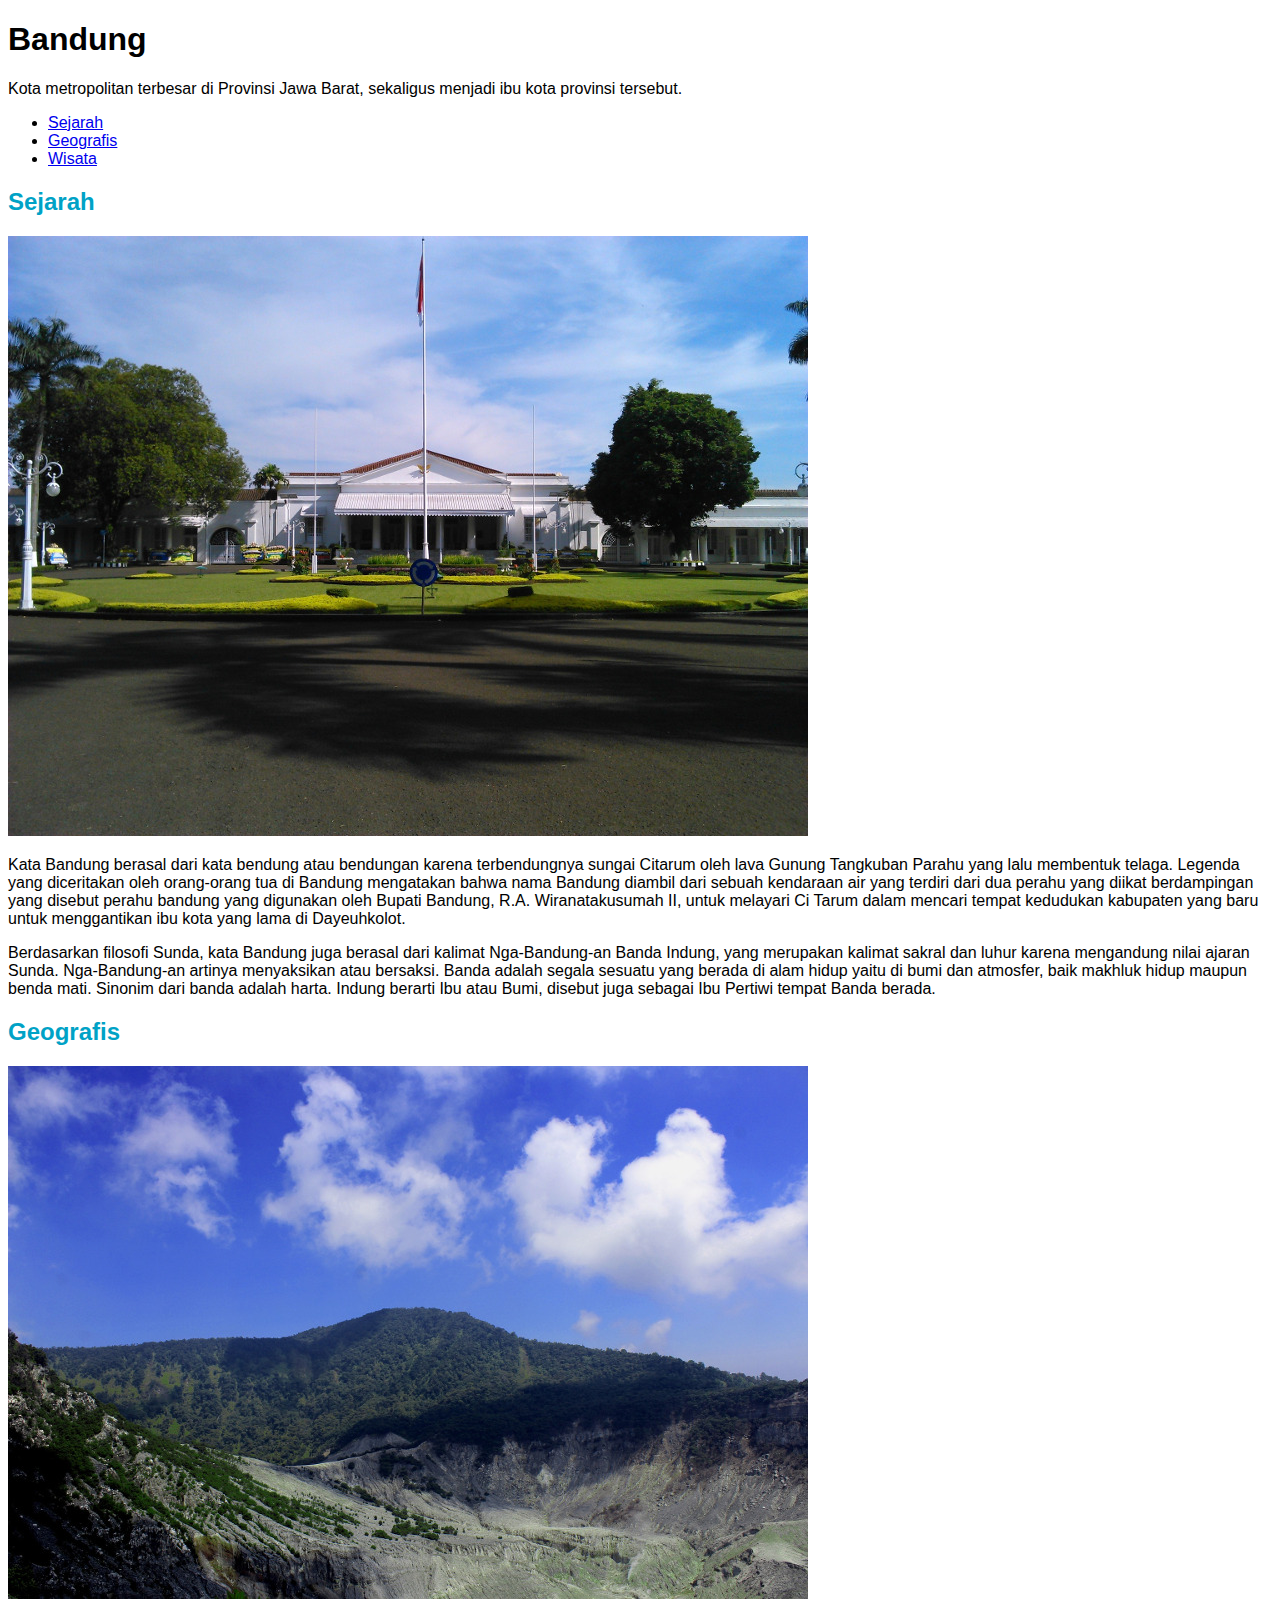
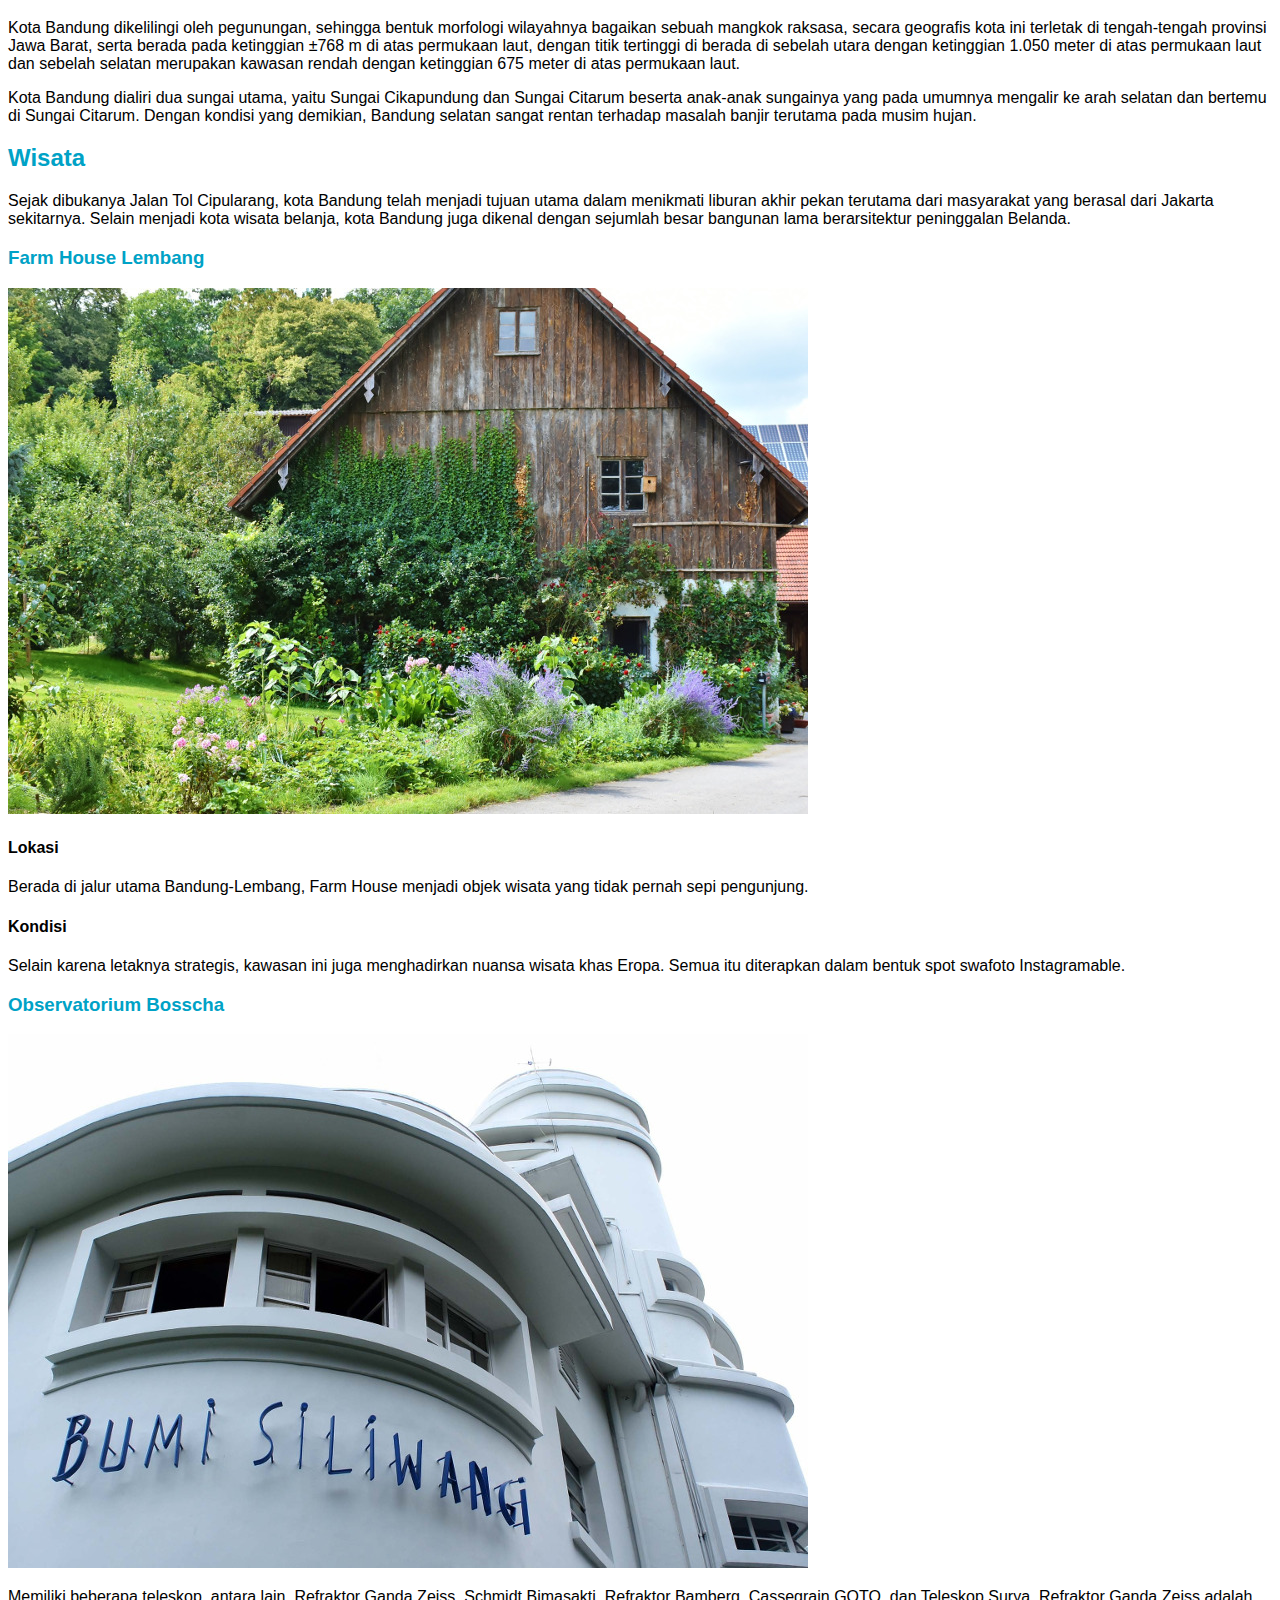
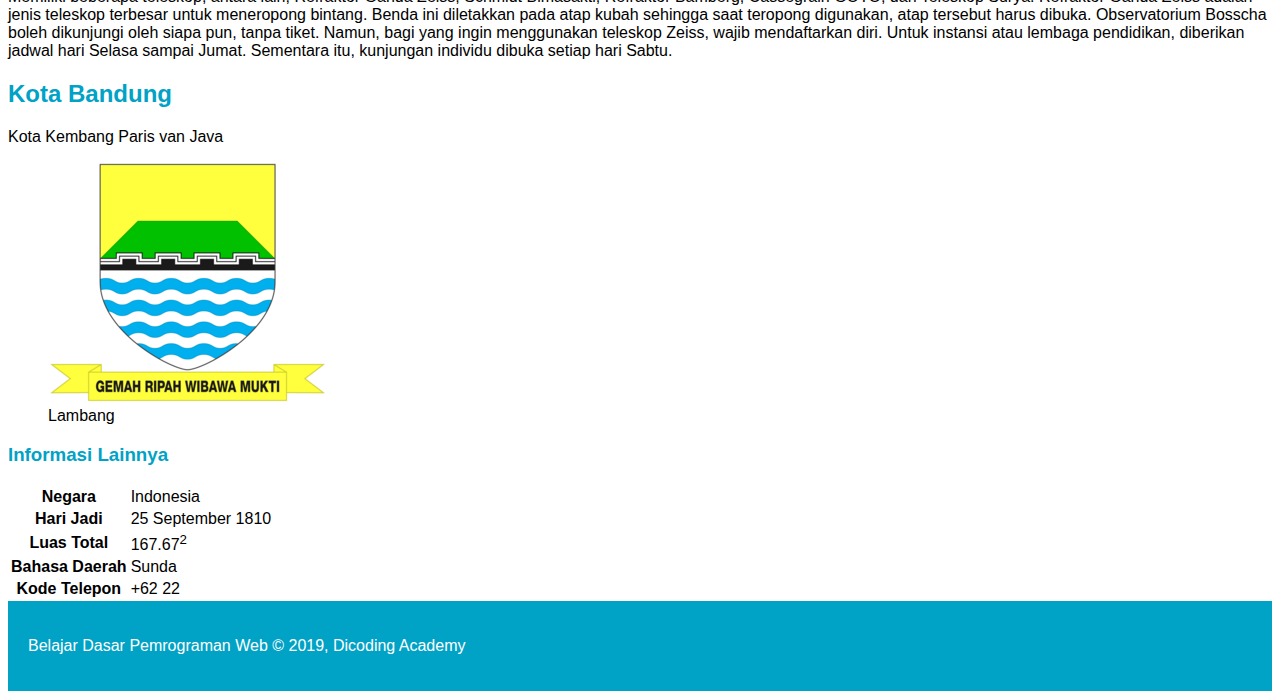
==== HTML/index.html @ a174a7b1 "adding file and asset for making bandung website" ====
<!DOCTYPE html>
<html lang="en">
<head>
    <meta charset="UTF-8">
    <meta http-equiv="X-UA-Compatible" content="IE=edge">
    <meta name="viewport" content="width=device-width, initial-scale=1.0">
    <title>Kota Bandung</title>
    <link rel="stylesheet" href="assets/style/style.css">
</head>
<body>
    <header>
        <h1>Bandung</h1>
                <p>Kota metropolitan terbesar di Provinsi Jawa Barat, sekaligus menjadi ibu kota provinsi tersebut.</p>

        <nav>
            <ul>
                    <li><a href="#sejarah">Sejarah</a></li>
                    <li><a href="#geografis"> Geografis</a></li>
                    <li><a href="#wisata">Wisata</a></li>
              </ul>
            </nav>
    </header>
    
          
   <main>
      <div id="content">
                <article id="sejarah">
                    <h2>Sejarah</h2> 
                    <img src="./assets/image/history.jpg" alt="history">
                    <p lang= "id"translate="yes">Kata Bandung berasal dari kata bendung atau bendungan karena terbendungnya sungai Citarum oleh lava Gunung Tangkuban Parahu yang lalu membentuk telaga. Legenda yang diceritakan oleh orang-orang tua di Bandung mengatakan bahwa nama Bandung diambil dari sebuah kendaraan air yang terdiri dari dua perahu yang diikat berdampingan yang disebut perahu bandung yang digunakan oleh Bupati Bandung, R.A. Wiranatakusumah II, untuk melayari Ci Tarum dalam mencari tempat kedudukan kabupaten yang baru untuk menggantikan ibu kota yang lama di Dayeuhkolot.</p> 

                    <p> Berdasarkan filosofi Sunda, kata Bandung juga berasal dari kalimat Nga-Bandung-an Banda Indung, yang merupakan kalimat sakral dan luhur karena mengandung nilai ajaran Sunda. Nga-Bandung-an artinya menyaksikan atau bersaksi. Banda adalah segala sesuatu yang berada di alam hidup yaitu di bumi dan atmosfer, baik makhluk hidup maupun benda mati. Sinonim dari banda adalah harta. Indung berarti Ibu atau Bumi, disebut juga sebagai Ibu Pertiwi tempat Banda berada.</p>
            </article>

            <article id="geografis">
                <h2>Geografis</h2>
                <img src="./assets/image/geografis.jpg" alt="history">
                    <p>Kota Bandung dikelilingi oleh pegunungan, sehingga bentuk morfologi wilayahnya bagaikan sebuah mangkok raksasa, secara geografis kota ini terletak di tengah-tengah provinsi Jawa Barat, serta berada pada ketinggian ±768 m di atas permukaan laut, dengan titik tertinggi di berada di sebelah utara dengan ketinggian 1.050 meter di atas permukaan laut dan sebelah selatan merupakan kawasan rendah dengan ketinggian 675 meter di atas permukaan laut.</p> 
                
                
                    <p> Kota Bandung dialiri dua sungai utama, yaitu Sungai Cikapundung dan Sungai Citarum beserta anak-anak sungainya yang pada umumnya mengalir ke arah selatan dan bertemu di Sungai Citarum. Dengan kondisi yang demikian, Bandung selatan sangat rentan terhadap masalah banjir terutama pada musim hujan.
                    </p>
            </article>
                
            <article id="wisata">
                <h2>Wisata</h2>
                    <p>Sejak dibukanya Jalan Tol Cipularang, kota Bandung telah menjadi tujuan utama dalam menikmati liburan akhir pekan terutama dari masyarakat yang berasal dari Jakarta sekitarnya. Selain menjadi kota wisata belanja, kota Bandung juga dikenal dengan sejumlah besar bangunan lama berarsitektur peninggalan Belanda.</p> 
            <section>
                <h3>Farm House Lembang</h3>
                <img src="./assets/image/farm-house.jpg" alt="history">
                    <h4>Lokasi</h4>
                    <p>Berada di jalur utama Bandung-Lembang, Farm House menjadi objek wisata yang tidak pernah sepi pengunjung. 
                    
                    <h4>Kondisi</h4>
                        <p>Selain karena letaknya strategis, kawasan ini juga menghadirkan nuansa wisata khas Eropa. Semua itu diterapkan dalam bentuk spot swafoto Instagramable.</p>
            </section>
            
            <section>
                <h3>Observatorium Bosscha</h3> 
                <img src="./assets/image/bosscha.jpg" alt="history">
                    <p>Memiliki beberapa teleskop, antara lain, Refraktor Ganda Zeiss, Schmidt Bimasakti, Refraktor Bamberg, Cassegrain GOTO, dan Teleskop Surya. Refraktor Ganda Zeiss adalah jenis teleskop terbesar untuk meneropong bintang. Benda ini diletakkan pada atap kubah sehingga saat teropong digunakan, atap tersebut harus dibuka. Observatorium Bosscha boleh dikunjungi oleh siapa pun, tanpa tiket. Namun, bagi yang ingin menggunakan teleskop Zeiss, wajib mendaftarkan diri. Untuk instansi atau lembaga pendidikan, diberikan jadwal hari Selasa sampai Jumat. Sementara itu, kunjungan individu dibuka setiap hari Sabtu.</p> 
            </article>
    </section>
  </div>

    <aside>
        <article>
            <header>
                <h2>Kota Bandung</h2>
                <p>Kota Kembang Paris van Java</p>
                <figure>
                    <img src="./assets/image/Bandung_badge.png" alt="lambang">
                    <figcaption>Lambang</figcaption>
                </figure>
            </header>
            <section>
                <h3>Informasi Lainnya</h3>
                <table>
                    <tr>
                        <th>Negara</th>
                        <td>Indonesia</td>
                    </tr>
                    <tr>
                        <th>Hari Jadi</th>
                        <td>25 September 1810</td>
                    </tr>
                    <tr>
                        <th>Luas Total</th>
                        <td>167.67<sup>2</sup></td>
                    </tr>
                    <tr>
                        <th>Bahasa Daerah</th>
                        <td>Sunda</td>
                    </tr>
                    <tr>
                        <th>Kode Telepon</th>
                        <td>+62 22</td>
                    </tr>
                </table>
            </section>
        </article>
    </aside>
  </main>
   

        <footer>
           <p>Belajar Dasar Pemrograman Web &#169; 2019, Dicoding Academy</p>
        </footer>
</body>
</html>
---- HTML/assets/style/style.css ----
body{
    font-family: sans-serif;
}

h2, h3{
    color: #00a2c6;
}

footer{
    padding: 20px;
    color: white;
    background-color: #00a2c6;
}
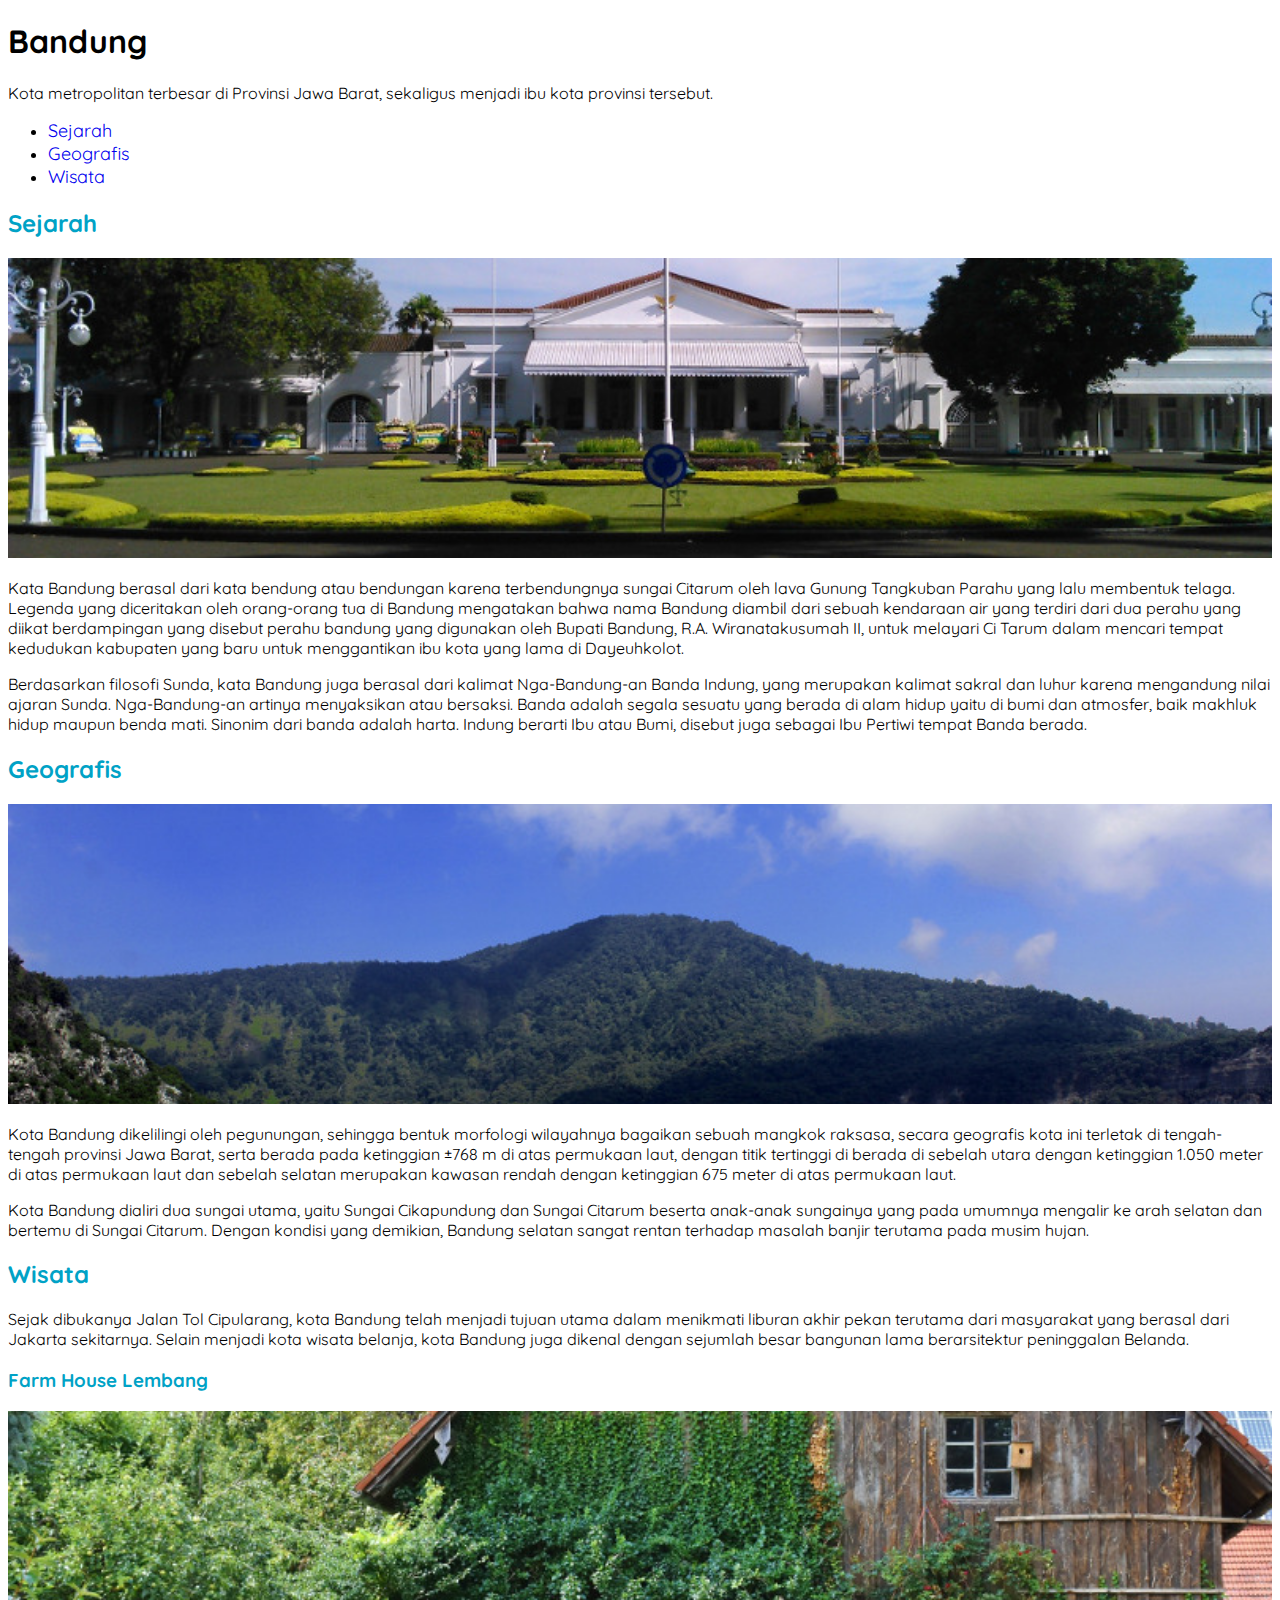
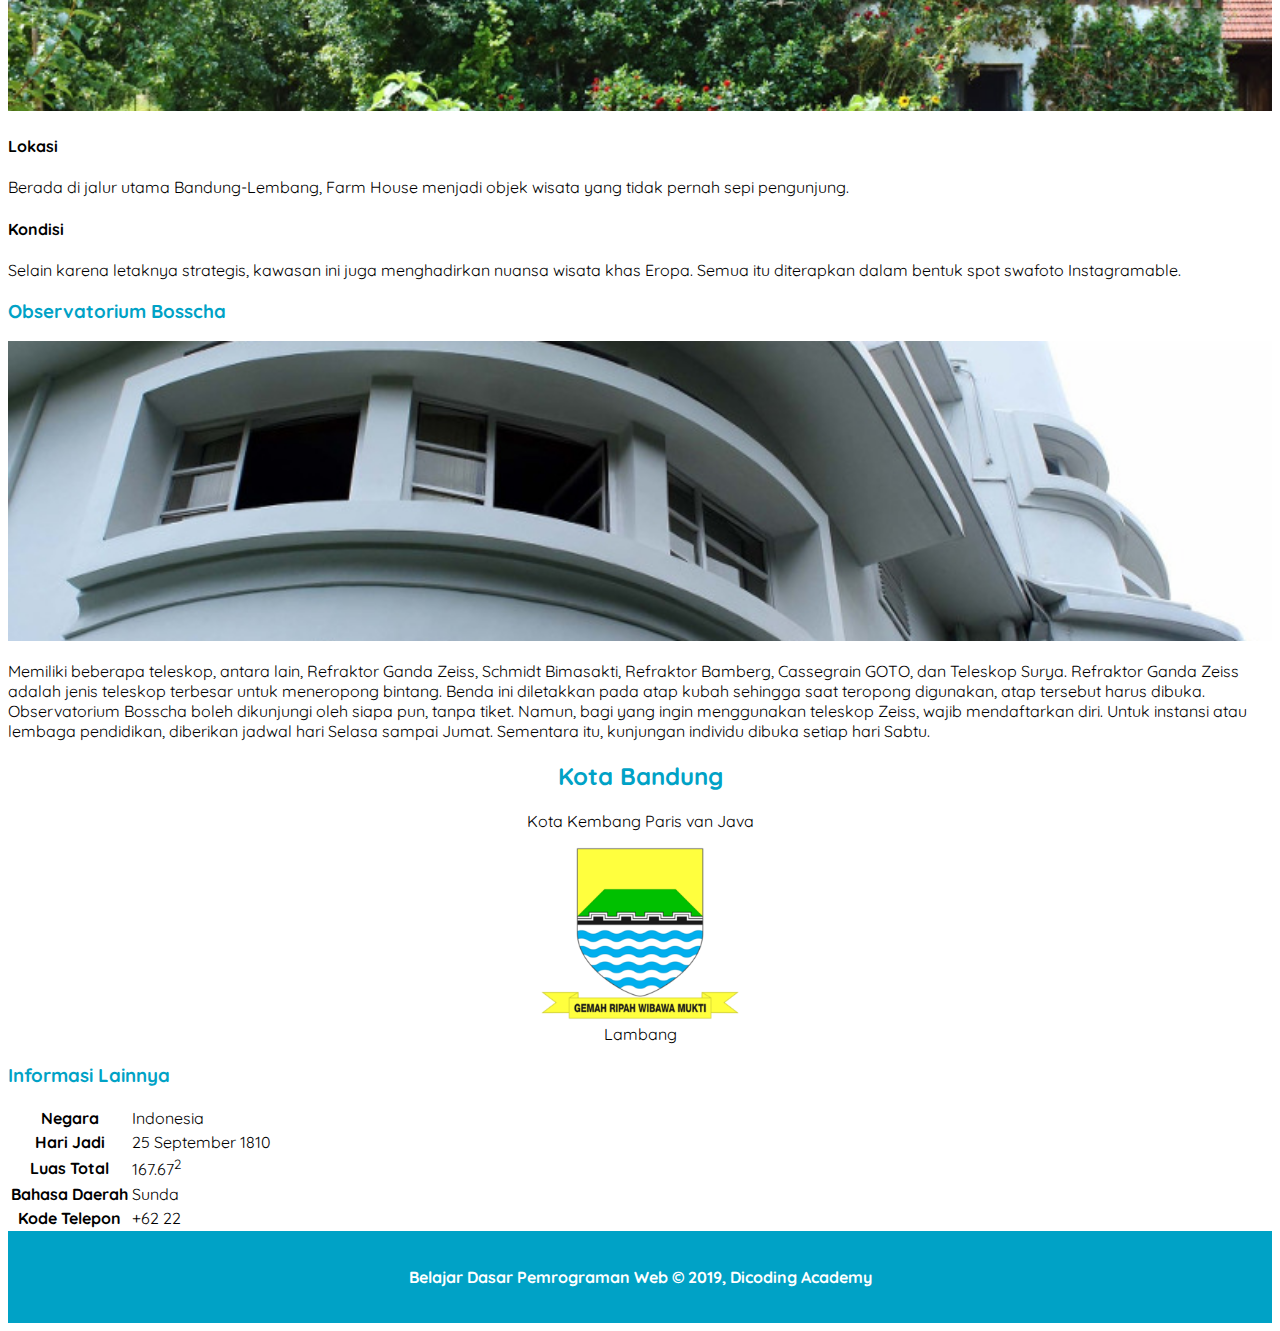
==== commit 33185d96: "set image size" ====
--- a/HTML/index.html
+++ b/HTML/index.html
@@ -26,7 +26,7 @@
       <div id="content">
                 <article id="sejarah">
                     <h2>Sejarah</h2> 
-                    <img src="./assets/image/history.jpg" alt="history">
+                    <img src="./assets/image/history.jpg" alt="history" class="featured-image">
                     <p lang= "id"translate="yes">Kata Bandung berasal dari kata bendung atau bendungan karena terbendungnya sungai Citarum oleh lava Gunung Tangkuban Parahu yang lalu membentuk telaga. Legenda yang diceritakan oleh orang-orang tua di Bandung mengatakan bahwa nama Bandung diambil dari sebuah kendaraan air yang terdiri dari dua perahu yang diikat berdampingan yang disebut perahu bandung yang digunakan oleh Bupati Bandung, R.A. Wiranatakusumah II, untuk melayari Ci Tarum dalam mencari tempat kedudukan kabupaten yang baru untuk menggantikan ibu kota yang lama di Dayeuhkolot.</p> 
 
                     <p> Berdasarkan filosofi Sunda, kata Bandung juga berasal dari kalimat Nga-Bandung-an Banda Indung, yang merupakan kalimat sakral dan luhur karena mengandung nilai ajaran Sunda. Nga-Bandung-an artinya menyaksikan atau bersaksi. Banda adalah segala sesuatu yang berada di alam hidup yaitu di bumi dan atmosfer, baik makhluk hidup maupun benda mati. Sinonim dari banda adalah harta. Indung berarti Ibu atau Bumi, disebut juga sebagai Ibu Pertiwi tempat Banda berada.</p>
@@ -34,7 +34,7 @@
 
             <article id="geografis">
                 <h2>Geografis</h2>
-                <img src="./assets/image/geografis.jpg" alt="history">
+                <img src="./assets/image/geografis.jpg" alt="geografis" class="featured-image">
                     <p>Kota Bandung dikelilingi oleh pegunungan, sehingga bentuk morfologi wilayahnya bagaikan sebuah mangkok raksasa, secara geografis kota ini terletak di tengah-tengah provinsi Jawa Barat, serta berada pada ketinggian ±768 m di atas permukaan laut, dengan titik tertinggi di berada di sebelah utara dengan ketinggian 1.050 meter di atas permukaan laut dan sebelah selatan merupakan kawasan rendah dengan ketinggian 675 meter di atas permukaan laut.</p> 
                 
                 
@@ -47,7 +47,7 @@
                     <p>Sejak dibukanya Jalan Tol Cipularang, kota Bandung telah menjadi tujuan utama dalam menikmati liburan akhir pekan terutama dari masyarakat yang berasal dari Jakarta sekitarnya. Selain menjadi kota wisata belanja, kota Bandung juga dikenal dengan sejumlah besar bangunan lama berarsitektur peninggalan Belanda.</p> 
             <section>
                 <h3>Farm House Lembang</h3>
-                <img src="./assets/image/farm-house.jpg" alt="history">
+                <img src="./assets/image/farm-house.jpg" alt="farm-house" class="featured-image">
                     <h4>Lokasi</h4>
                     <p>Berada di jalur utama Bandung-Lembang, Farm House menjadi objek wisata yang tidak pernah sepi pengunjung. 
                     
@@ -57,14 +57,14 @@
             
             <section>
                 <h3>Observatorium Bosscha</h3> 
-                <img src="./assets/image/bosscha.jpg" alt="history">
+                <img src="./assets/image/bosscha.jpg" alt="bosscha" class="featured-image">
                     <p>Memiliki beberapa teleskop, antara lain, Refraktor Ganda Zeiss, Schmidt Bimasakti, Refraktor Bamberg, Cassegrain GOTO, dan Teleskop Surya. Refraktor Ganda Zeiss adalah jenis teleskop terbesar untuk meneropong bintang. Benda ini diletakkan pada atap kubah sehingga saat teropong digunakan, atap tersebut harus dibuka. Observatorium Bosscha boleh dikunjungi oleh siapa pun, tanpa tiket. Namun, bagi yang ingin menggunakan teleskop Zeiss, wajib mendaftarkan diri. Untuk instansi atau lembaga pendidikan, diberikan jadwal hari Selasa sampai Jumat. Sementara itu, kunjungan individu dibuka setiap hari Sabtu.</p> 
             </article>
     </section>
   </div>
 
     <aside>
-        <article>
+        <article class="profile">
             <header>
                 <h2>Kota Bandung</h2>
                 <p>Kota Kembang Paris van Java</p>
--- a/HTML/assets/style/style.css
+++ b/HTML/assets/style/style.css
@@ -1,13 +1,43 @@
+@import url('https://fonts.googleapis.com/css2?family=Quicksand:wght@400;700&display=swap');
+
 body{
-    font-family: sans-serif;
+    font-family: 'Quicksand',sans-serif;
 }
+
 
 h2, h3{
     color: #00a2c6;
+}
+
+nav a{
+    font-size: 18px;
+    font-weight: 400;
+    text-decoration: none;
+}
+
+nav a:hover{
+    font-weight: bold;
+}
+
+.profile header{
+    text-align: center;
+}
+
+.featured-image{
+    width: 100%;
+    max-height: 300px;
+    object-fit: cover;
+    object-position: center;
+}
+
+.profile img{
+    width: 200px;
 }
 
 footer{
     padding: 20px;
     color: white;
     background-color: #00a2c6;
-}+    text-align: center;
+    font-weight: bold;
+}
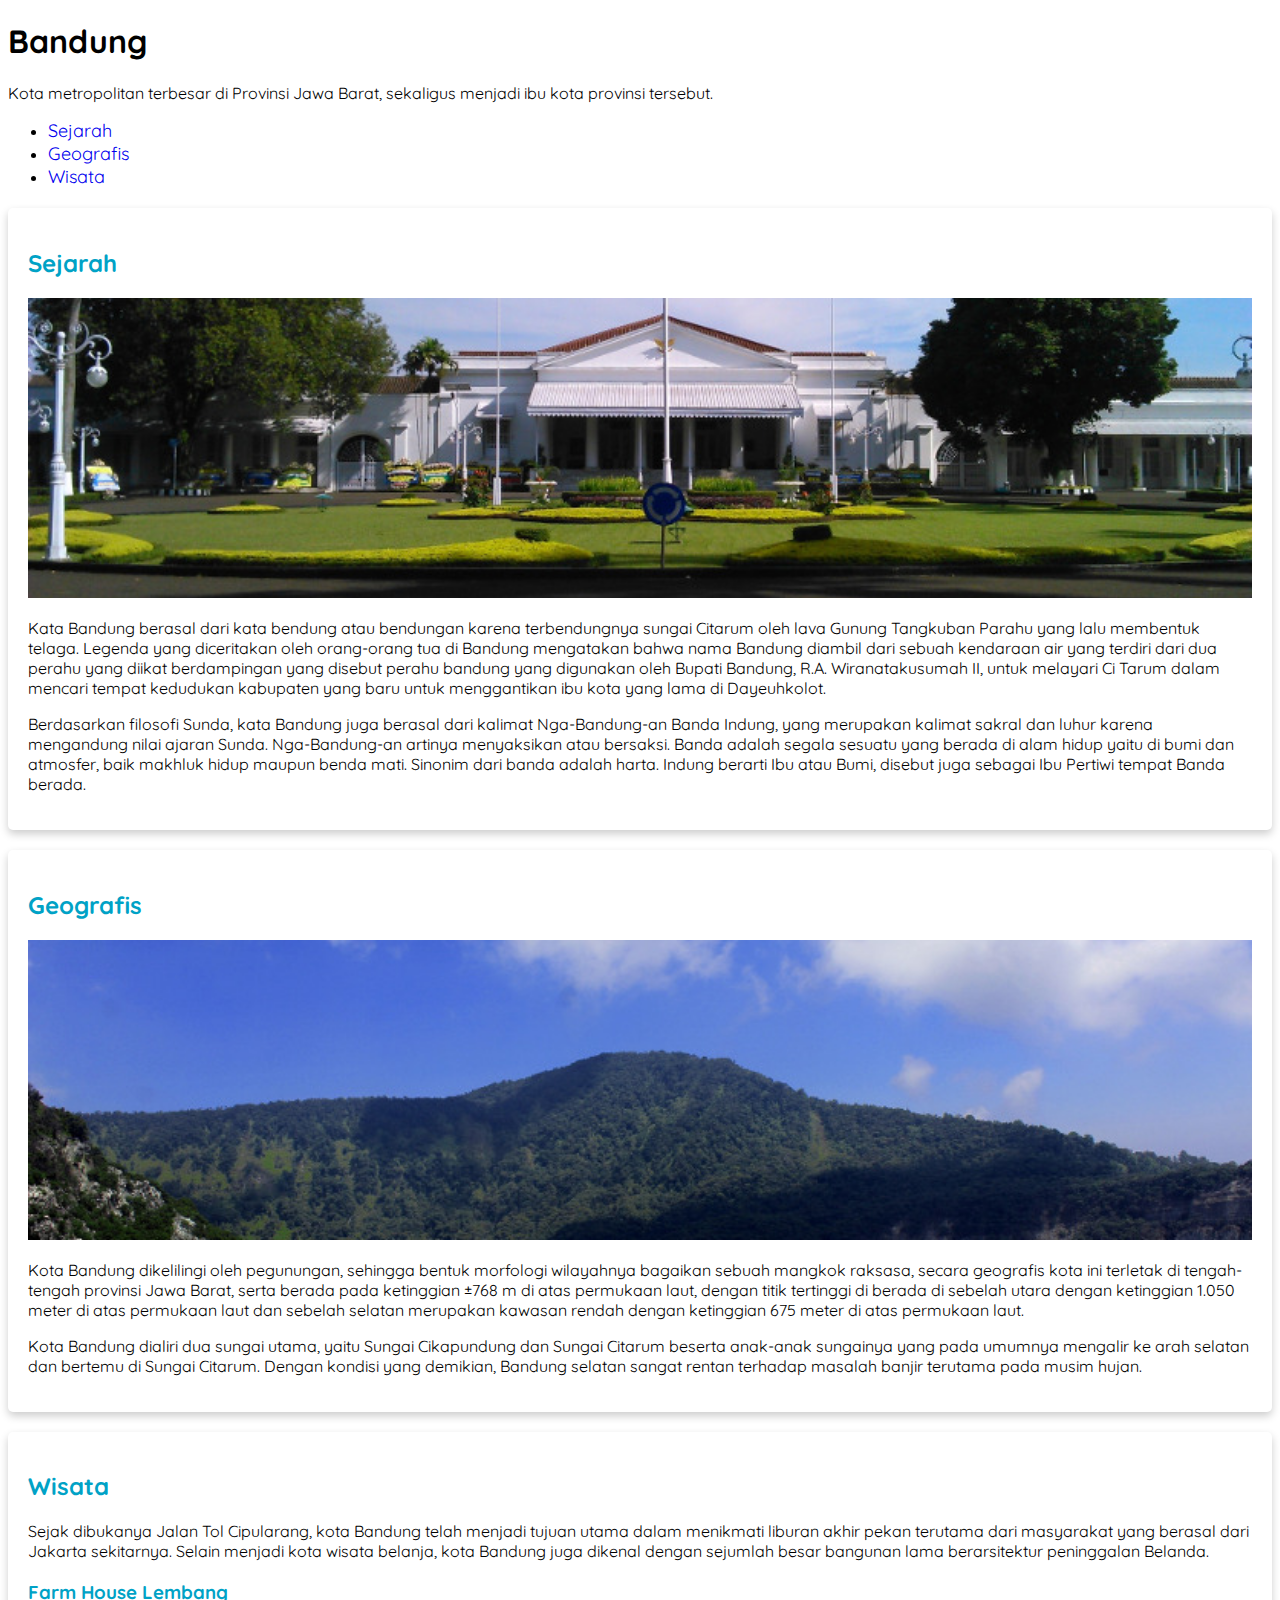
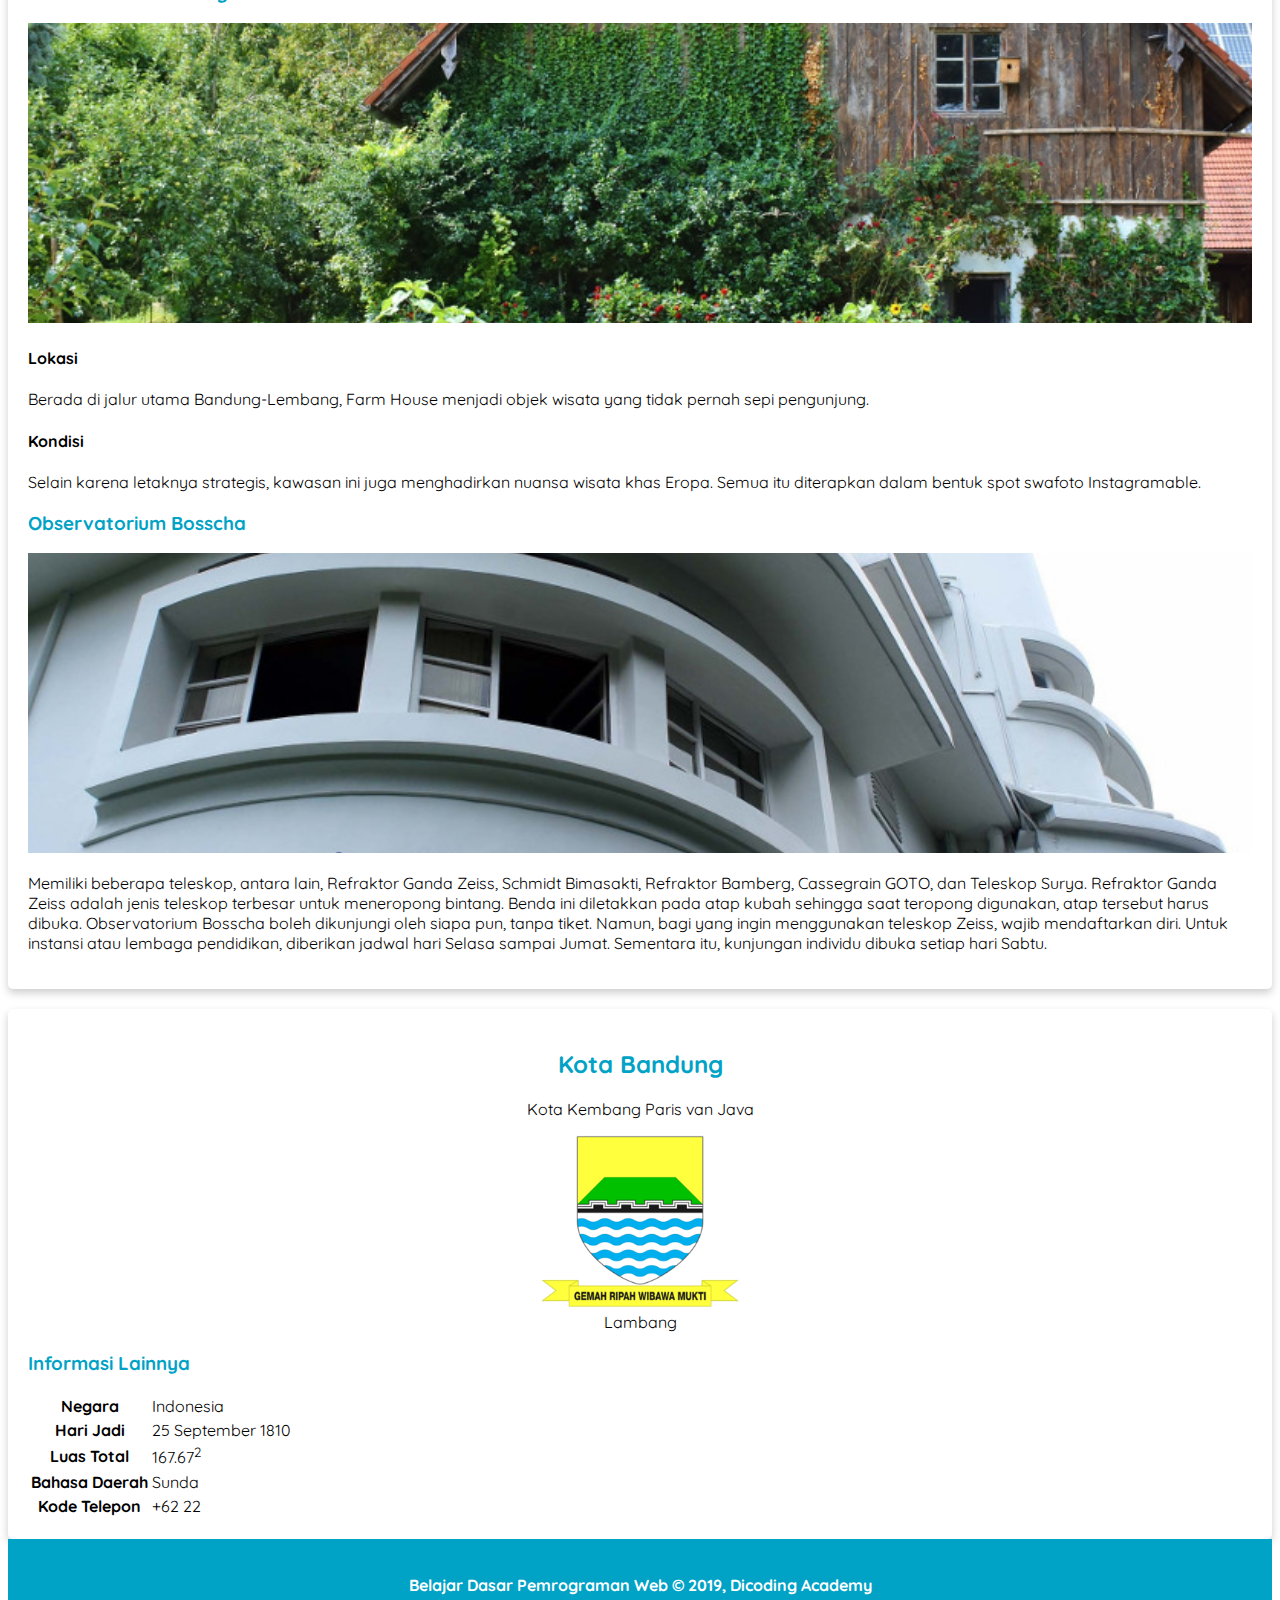
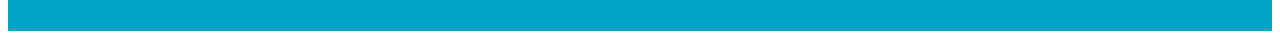
==== commit b67eb7e3: "add comentar on css" ====
--- a/HTML/index.html
+++ b/HTML/index.html
@@ -24,7 +24,7 @@
           
    <main>
       <div id="content">
-                <article id="sejarah">
+                <article id="sejarah" class="card">
                     <h2>Sejarah</h2> 
                     <img src="./assets/image/history.jpg" alt="history" class="featured-image">
                     <p lang= "id"translate="yes">Kata Bandung berasal dari kata bendung atau bendungan karena terbendungnya sungai Citarum oleh lava Gunung Tangkuban Parahu yang lalu membentuk telaga. Legenda yang diceritakan oleh orang-orang tua di Bandung mengatakan bahwa nama Bandung diambil dari sebuah kendaraan air yang terdiri dari dua perahu yang diikat berdampingan yang disebut perahu bandung yang digunakan oleh Bupati Bandung, R.A. Wiranatakusumah II, untuk melayari Ci Tarum dalam mencari tempat kedudukan kabupaten yang baru untuk menggantikan ibu kota yang lama di Dayeuhkolot.</p> 
@@ -32,7 +32,7 @@
                     <p> Berdasarkan filosofi Sunda, kata Bandung juga berasal dari kalimat Nga-Bandung-an Banda Indung, yang merupakan kalimat sakral dan luhur karena mengandung nilai ajaran Sunda. Nga-Bandung-an artinya menyaksikan atau bersaksi. Banda adalah segala sesuatu yang berada di alam hidup yaitu di bumi dan atmosfer, baik makhluk hidup maupun benda mati. Sinonim dari banda adalah harta. Indung berarti Ibu atau Bumi, disebut juga sebagai Ibu Pertiwi tempat Banda berada.</p>
             </article>
 
-            <article id="geografis">
+            <article id="geografis" class="card">
                 <h2>Geografis</h2>
                 <img src="./assets/image/geografis.jpg" alt="geografis" class="featured-image">
                     <p>Kota Bandung dikelilingi oleh pegunungan, sehingga bentuk morfologi wilayahnya bagaikan sebuah mangkok raksasa, secara geografis kota ini terletak di tengah-tengah provinsi Jawa Barat, serta berada pada ketinggian ±768 m di atas permukaan laut, dengan titik tertinggi di berada di sebelah utara dengan ketinggian 1.050 meter di atas permukaan laut dan sebelah selatan merupakan kawasan rendah dengan ketinggian 675 meter di atas permukaan laut.</p> 
@@ -42,7 +42,7 @@
                     </p>
             </article>
                 
-            <article id="wisata">
+            <article id="wisata" class="card">
                 <h2>Wisata</h2>
                     <p>Sejak dibukanya Jalan Tol Cipularang, kota Bandung telah menjadi tujuan utama dalam menikmati liburan akhir pekan terutama dari masyarakat yang berasal dari Jakarta sekitarnya. Selain menjadi kota wisata belanja, kota Bandung juga dikenal dengan sejumlah besar bangunan lama berarsitektur peninggalan Belanda.</p> 
             <section>
@@ -64,7 +64,7 @@
   </div>
 
     <aside>
-        <article class="profile">
+        <article class="profile card">
             <header>
                 <h2>Kota Bandung</h2>
                 <p>Kota Kembang Paris van Java</p>
--- a/HTML/assets/style/style.css
+++ b/HTML/assets/style/style.css
@@ -1,33 +1,47 @@
+/* add font family Quicksand from Google Fonts*/
 @import url('https://fonts.googleapis.com/css2?family=Quicksand:wght@400;700&display=swap');
 
+/* styling body element font-family Quicksand */
 body{
     font-family: 'Quicksand',sans-serif;
 }
 
-
+/* add color font for h2 and h3 to light blue */
 h2, h3{
     color: #00a2c6;
 }
 
+/* add font size,weight,and decoration for navigation */
 nav a{
     font-size: 18px;
     font-weight: 400;
     text-decoration: none;
 }
 
+/* hovering navigation become font bold */
 nav a:hover{
     font-weight: bold;
 }
 
-.profile header{
-    text-align: center;
-}
-
+/* set image width and height */
 .featured-image{
     width: 100%;
     max-height: 300px;
     object-fit: cover;
     object-position: center;
+}
+
+/* add card in the article */
+.card{
+    box-shadow: 0 4px 8px 0 rgba(0, 0,0,0.2);
+    border-radius: 5px;
+    padding: 20px;
+    margin-top: 20px;
+}
+
+/* centering header profile  */
+.profile header{
+    text-align: center;
 }
 
 .profile img{
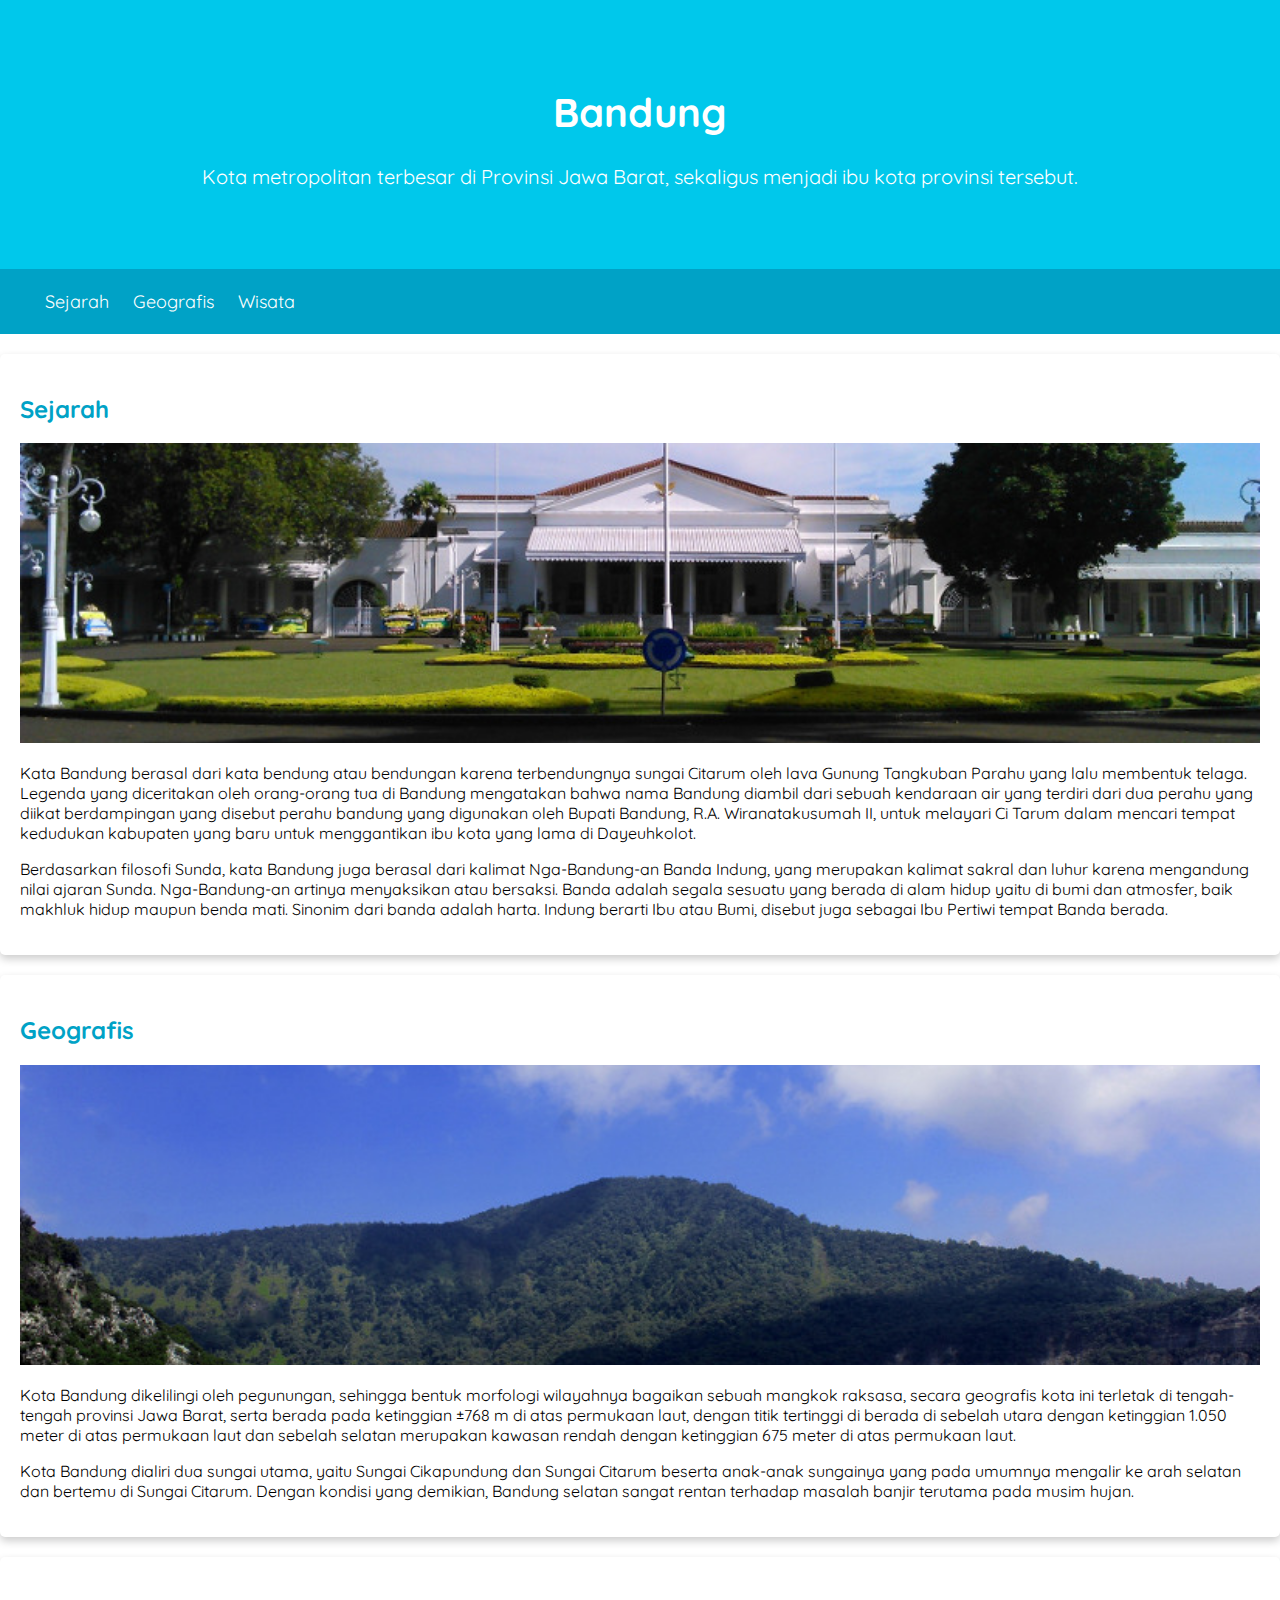
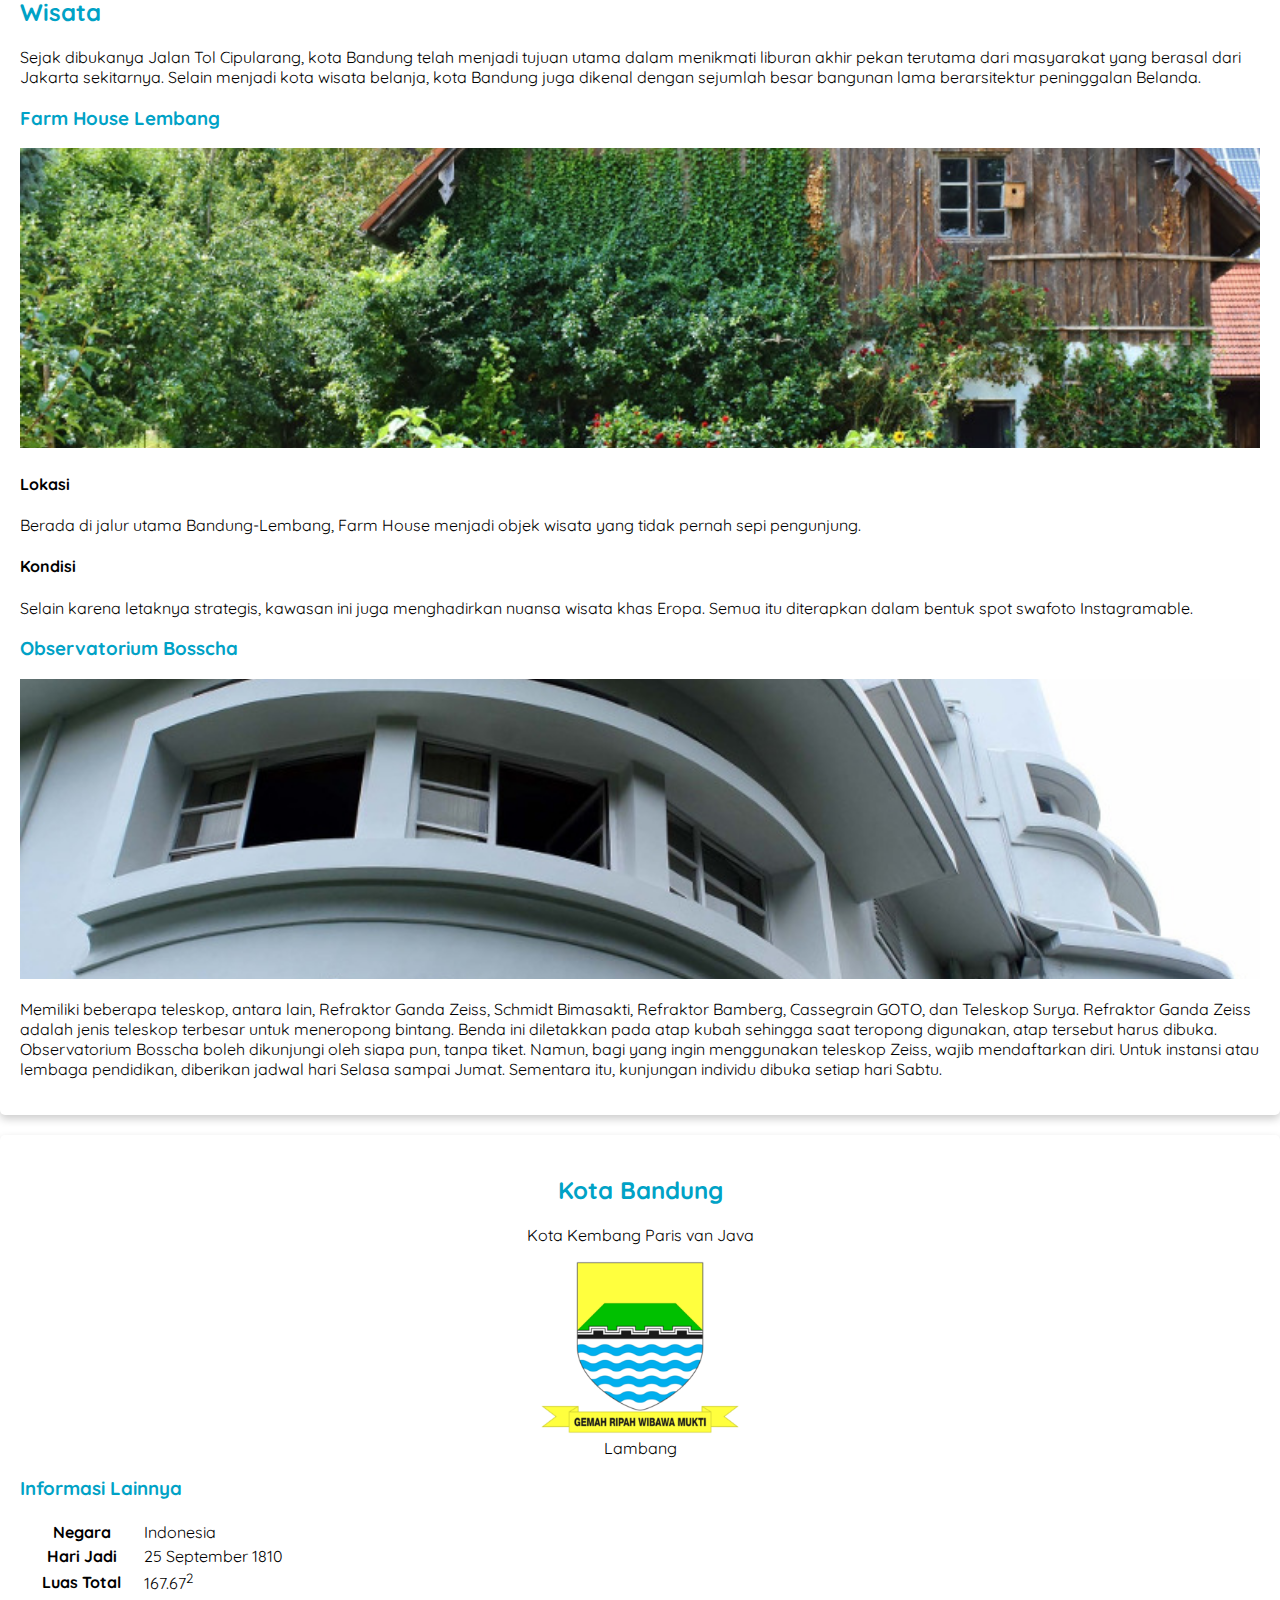
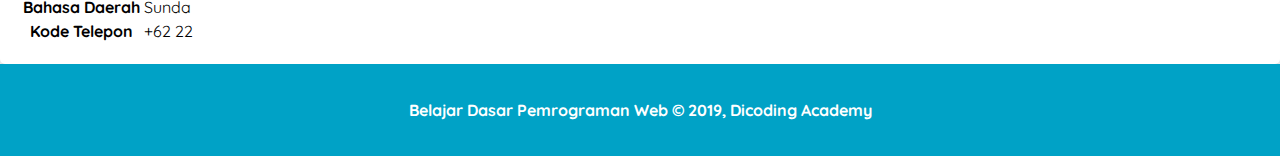
==== commit f7ef3446: "add padding and margin on elemen nav,main,and card classes" ====
--- a/HTML/index.html
+++ b/HTML/index.html
@@ -9,28 +9,29 @@
 </head>
 <body>
     <header>
+        <div class="jumbotron">
         <h1>Bandung</h1>
                 <p>Kota metropolitan terbesar di Provinsi Jawa Barat, sekaligus menjadi ibu kota provinsi tersebut.</p>
-
-        <nav>
-            <ul>
-                    <li><a href="#sejarah">Sejarah</a></li>
-                    <li><a href="#geografis"> Geografis</a></li>
-                    <li><a href="#wisata">Wisata</a></li>
-              </ul>
-            </nav>
+        </div>
+            <nav>
+                <ul>
+                        <li><a href="#sejarah">Sejarah</a></li>
+                        <li><a href="#geografis"> Geografis</a></li>
+                        <li><a href="#wisata">Wisata</a></li>
+                </ul>
+                </nav>
     </header>
     
           
-   <main>
-      <div id="content">
-                <article id="sejarah" class="card">
-                    <h2>Sejarah</h2> 
-                    <img src="./assets/image/history.jpg" alt="history" class="featured-image">
-                    <p lang= "id"translate="yes">Kata Bandung berasal dari kata bendung atau bendungan karena terbendungnya sungai Citarum oleh lava Gunung Tangkuban Parahu yang lalu membentuk telaga. Legenda yang diceritakan oleh orang-orang tua di Bandung mengatakan bahwa nama Bandung diambil dari sebuah kendaraan air yang terdiri dari dua perahu yang diikat berdampingan yang disebut perahu bandung yang digunakan oleh Bupati Bandung, R.A. Wiranatakusumah II, untuk melayari Ci Tarum dalam mencari tempat kedudukan kabupaten yang baru untuk menggantikan ibu kota yang lama di Dayeuhkolot.</p> 
+    
+        <div id="content">
+                    <article id="sejarah" class="card">
+                        <h2>Sejarah</h2> 
+                        <img src="./assets/image/history.jpg" alt="history" class="featured-image">
+                        <p lang= "id"translate="yes">Kata Bandung berasal dari kata bendung atau bendungan karena terbendungnya sungai Citarum oleh lava Gunung Tangkuban Parahu yang lalu membentuk telaga. Legenda yang diceritakan oleh orang-orang tua di Bandung mengatakan bahwa nama Bandung diambil dari sebuah kendaraan air yang terdiri dari dua perahu yang diikat berdampingan yang disebut perahu bandung yang digunakan oleh Bupati Bandung, R.A. Wiranatakusumah II, untuk melayari Ci Tarum dalam mencari tempat kedudukan kabupaten yang baru untuk menggantikan ibu kota yang lama di Dayeuhkolot.</p> 
 
-                    <p> Berdasarkan filosofi Sunda, kata Bandung juga berasal dari kalimat Nga-Bandung-an Banda Indung, yang merupakan kalimat sakral dan luhur karena mengandung nilai ajaran Sunda. Nga-Bandung-an artinya menyaksikan atau bersaksi. Banda adalah segala sesuatu yang berada di alam hidup yaitu di bumi dan atmosfer, baik makhluk hidup maupun benda mati. Sinonim dari banda adalah harta. Indung berarti Ibu atau Bumi, disebut juga sebagai Ibu Pertiwi tempat Banda berada.</p>
-            </article>
+                        <p> Berdasarkan filosofi Sunda, kata Bandung juga berasal dari kalimat Nga-Bandung-an Banda Indung, yang merupakan kalimat sakral dan luhur karena mengandung nilai ajaran Sunda. Nga-Bandung-an artinya menyaksikan atau bersaksi. Banda adalah segala sesuatu yang berada di alam hidup yaitu di bumi dan atmosfer, baik makhluk hidup maupun benda mati. Sinonim dari banda adalah harta. Indung berarti Ibu atau Bumi, disebut juga sebagai Ibu Pertiwi tempat Banda berada.</p>
+                </article>
 
             <article id="geografis" class="card">
                 <h2>Geografis</h2>
--- a/HTML/assets/style/style.css
+++ b/HTML/assets/style/style.css
@@ -1,9 +1,12 @@
 /* add font family Quicksand from Google Fonts*/
 @import url('https://fonts.googleapis.com/css2?family=Quicksand:wght@400;700&display=swap');
 
-/* styling body element font-family Quicksand */
+/* styling body element font-family Quicksand,set make size margin and padding : 0 and add boxsizing to border-box*/
 body{
     font-family: 'Quicksand',sans-serif;
+    margin: 0;
+    padding: 0;
+    box-sizing: border-box;
 }
 
 /* add color font for h2 and h3 to light blue */
@@ -11,11 +14,34 @@
     color: #00a2c6;
 }
 
-/* add font size,weight,and decoration for navigation */
+/* add jumbotron */
+.jumbotron{
+    font-size: 20px;
+    padding: 60px;
+    background-color: #00c8eb;
+    text-align: center;
+    color: white;
+}
+
+/* add background color navigation */
+nav{
+    background-color: #00a2c6;
+    padding: 5px;
+}
+
+/* set position navigation  */
+nav li{
+    display: inline;
+    list-style-type: none;
+    margin-right: 20px;
+}
+
+/* add font size,weight,color,and decoration for links navigation */
 nav a{
     font-size: 18px;
     font-weight: 400;
     text-decoration: none;
+    color: white;
 }
 
 /* hovering navigation become font bold */
@@ -23,7 +49,7 @@
     font-weight: bold;
 }
 
-/* set image width and height */
+/* set featured image width and height */
 .featured-image{
     width: 100%;
     max-height: 300px;
@@ -37,6 +63,11 @@
     border-radius: 5px;
     padding: 20px;
     margin-top: 20px;
+}
+
+/* add padding tags main so easy to readable */
+main{
+    padding: 20px;
 }
 
 /* centering header profile  */
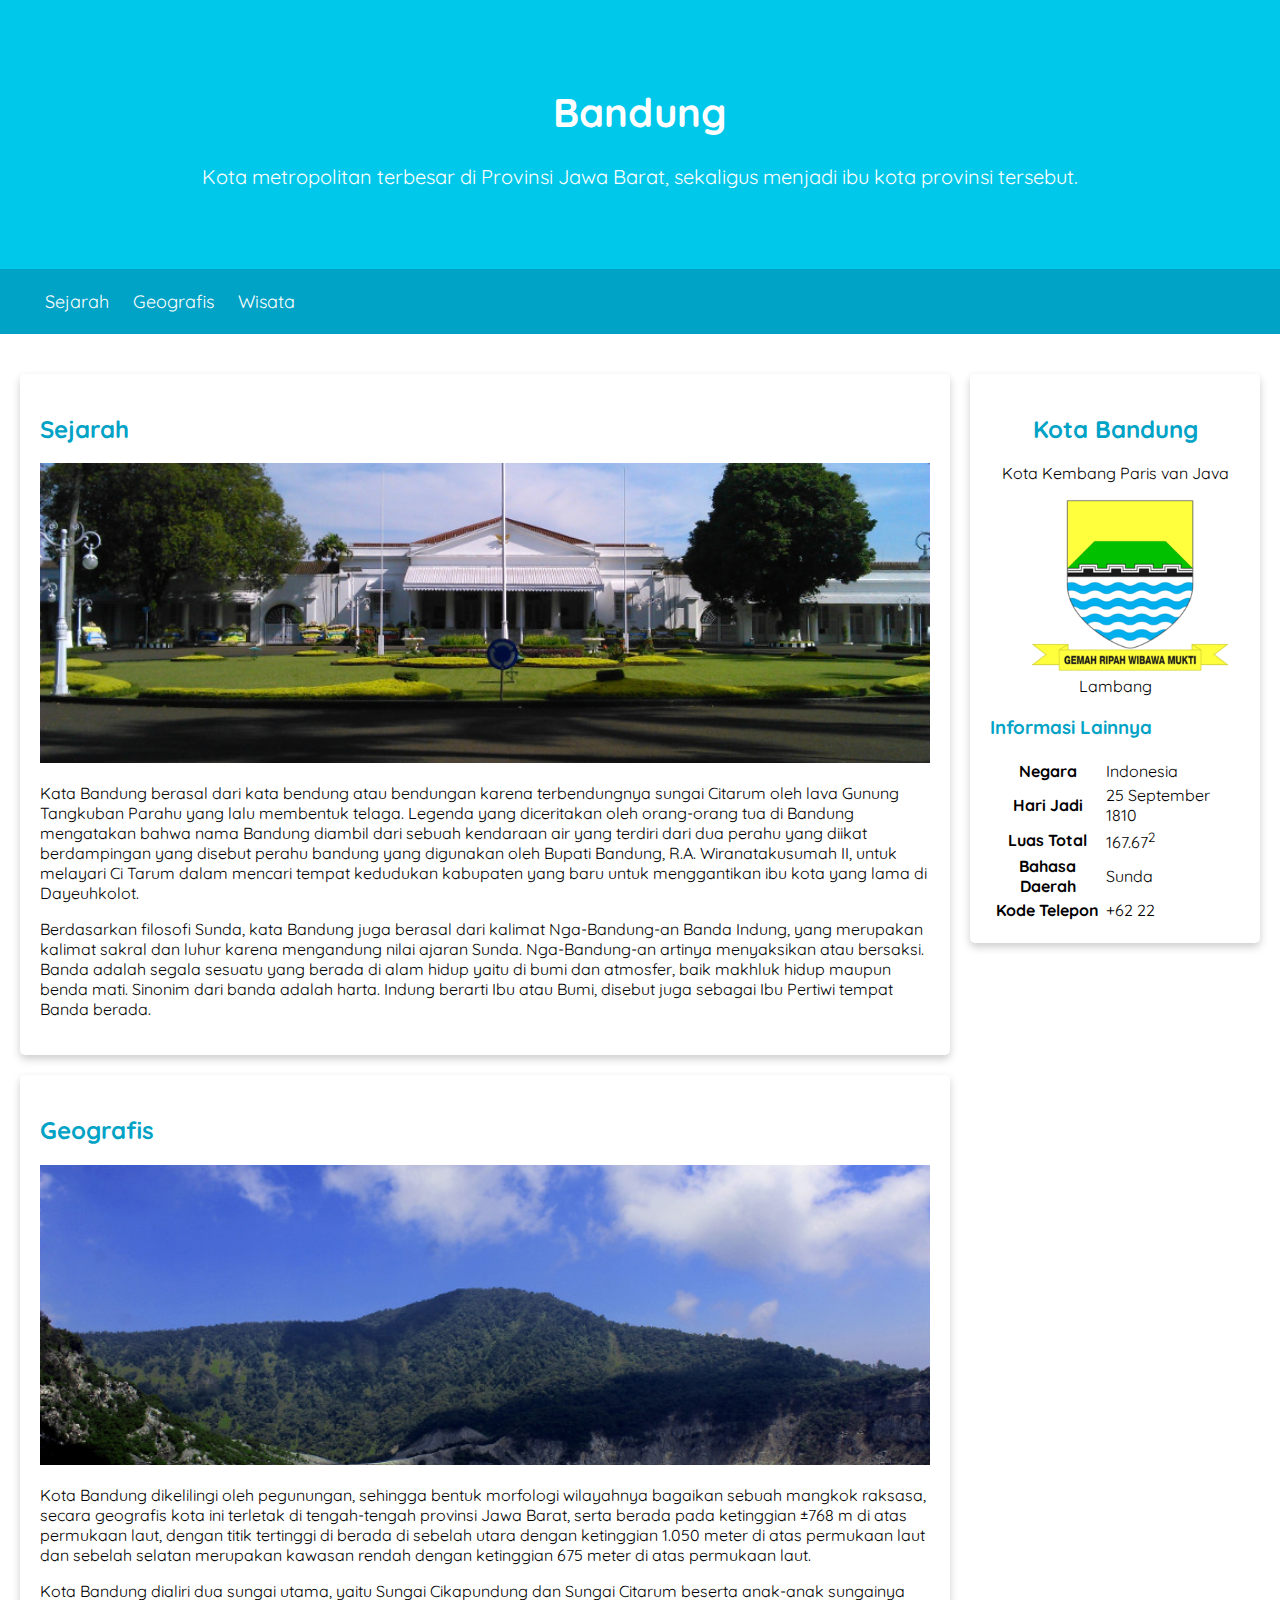
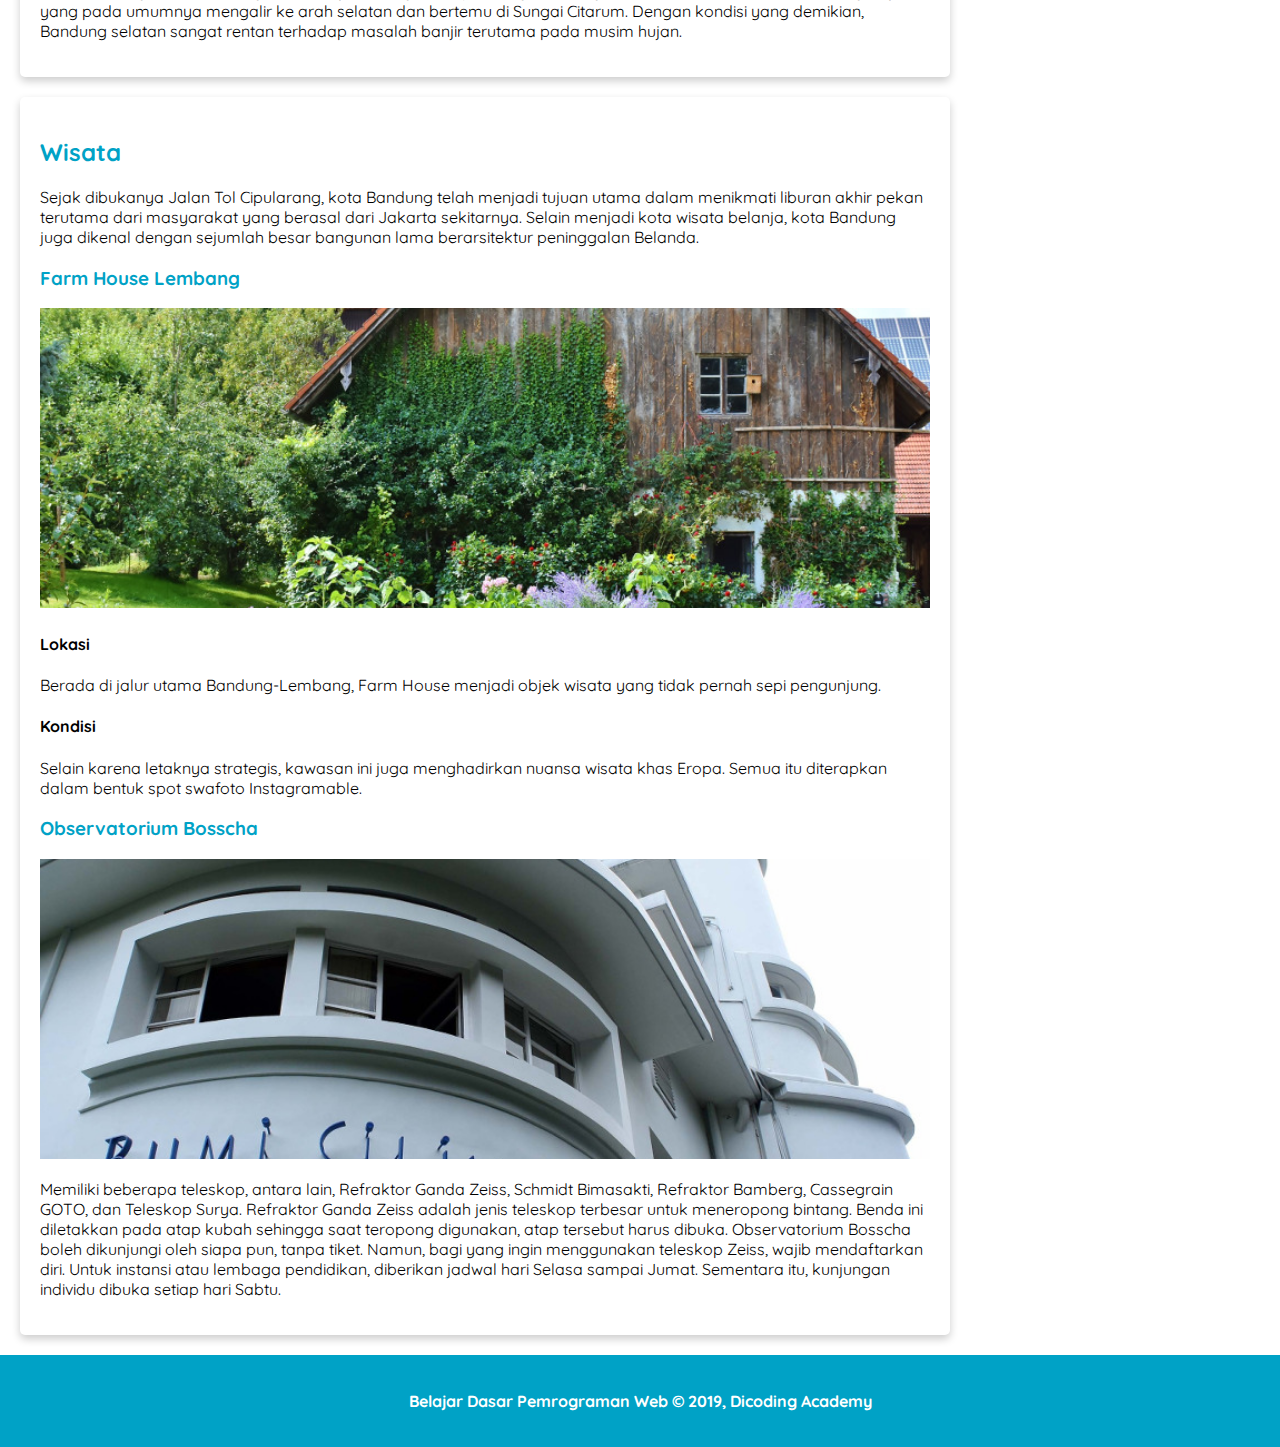
==== commit 0660192e: "add positioning and media queries" ====
--- a/HTML/index.html
+++ b/HTML/index.html
@@ -23,89 +23,89 @@
     </header>
     
           
-    
-        <div id="content">
-                    <article id="sejarah" class="card">
-                        <h2>Sejarah</h2> 
-                        <img src="./assets/image/history.jpg" alt="history" class="featured-image">
-                        <p lang= "id"translate="yes">Kata Bandung berasal dari kata bendung atau bendungan karena terbendungnya sungai Citarum oleh lava Gunung Tangkuban Parahu yang lalu membentuk telaga. Legenda yang diceritakan oleh orang-orang tua di Bandung mengatakan bahwa nama Bandung diambil dari sebuah kendaraan air yang terdiri dari dua perahu yang diikat berdampingan yang disebut perahu bandung yang digunakan oleh Bupati Bandung, R.A. Wiranatakusumah II, untuk melayari Ci Tarum dalam mencari tempat kedudukan kabupaten yang baru untuk menggantikan ibu kota yang lama di Dayeuhkolot.</p> 
+         <main>
+            <div id="content">
+                        <article id="sejarah" class="card">
+                            <h2>Sejarah</h2> 
+                            <img src="./assets/image/history.jpg" alt="history" class="featured-image">
+                            <p lang= "id"translate="yes">Kata Bandung berasal dari kata bendung atau bendungan karena terbendungnya sungai Citarum oleh lava Gunung Tangkuban Parahu yang lalu membentuk telaga. Legenda yang diceritakan oleh orang-orang tua di Bandung mengatakan bahwa nama Bandung diambil dari sebuah kendaraan air yang terdiri dari dua perahu yang diikat berdampingan yang disebut perahu bandung yang digunakan oleh Bupati Bandung, R.A. Wiranatakusumah II, untuk melayari Ci Tarum dalam mencari tempat kedudukan kabupaten yang baru untuk menggantikan ibu kota yang lama di Dayeuhkolot.</p> 
 
-                        <p> Berdasarkan filosofi Sunda, kata Bandung juga berasal dari kalimat Nga-Bandung-an Banda Indung, yang merupakan kalimat sakral dan luhur karena mengandung nilai ajaran Sunda. Nga-Bandung-an artinya menyaksikan atau bersaksi. Banda adalah segala sesuatu yang berada di alam hidup yaitu di bumi dan atmosfer, baik makhluk hidup maupun benda mati. Sinonim dari banda adalah harta. Indung berarti Ibu atau Bumi, disebut juga sebagai Ibu Pertiwi tempat Banda berada.</p>
+                            <p> Berdasarkan filosofi Sunda, kata Bandung juga berasal dari kalimat Nga-Bandung-an Banda Indung, yang merupakan kalimat sakral dan luhur karena mengandung nilai ajaran Sunda. Nga-Bandung-an artinya menyaksikan atau bersaksi. Banda adalah segala sesuatu yang berada di alam hidup yaitu di bumi dan atmosfer, baik makhluk hidup maupun benda mati. Sinonim dari banda adalah harta. Indung berarti Ibu atau Bumi, disebut juga sebagai Ibu Pertiwi tempat Banda berada.</p>
+                    </article>
+
+                <article id="geografis" class="card">
+                    <h2>Geografis</h2>
+                    <img src="./assets/image/geografis.jpg" alt="geografis" class="featured-image">
+                        <p>Kota Bandung dikelilingi oleh pegunungan, sehingga bentuk morfologi wilayahnya bagaikan sebuah mangkok raksasa, secara geografis kota ini terletak di tengah-tengah provinsi Jawa Barat, serta berada pada ketinggian ±768 m di atas permukaan laut, dengan titik tertinggi di berada di sebelah utara dengan ketinggian 1.050 meter di atas permukaan laut dan sebelah selatan merupakan kawasan rendah dengan ketinggian 675 meter di atas permukaan laut.</p> 
+                    
+                    
+                        <p> Kota Bandung dialiri dua sungai utama, yaitu Sungai Cikapundung dan Sungai Citarum beserta anak-anak sungainya yang pada umumnya mengalir ke arah selatan dan bertemu di Sungai Citarum. Dengan kondisi yang demikian, Bandung selatan sangat rentan terhadap masalah banjir terutama pada musim hujan.
+                        </p>
                 </article>
+                    
+                <article id="wisata" class="card">
+                    <h2>Wisata</h2>
+                        <p>Sejak dibukanya Jalan Tol Cipularang, kota Bandung telah menjadi tujuan utama dalam menikmati liburan akhir pekan terutama dari masyarakat yang berasal dari Jakarta sekitarnya. Selain menjadi kota wisata belanja, kota Bandung juga dikenal dengan sejumlah besar bangunan lama berarsitektur peninggalan Belanda.</p> 
+                <section>
+                    <h3>Farm House Lembang</h3>
+                    <img src="./assets/image/farm-house.jpg" alt="farm-house" class="featured-image">
+                        <h4>Lokasi</h4>
+                        <p>Berada di jalur utama Bandung-Lembang, Farm House menjadi objek wisata yang tidak pernah sepi pengunjung. 
+                        
+                        <h4>Kondisi</h4>
+                            <p>Selain karena letaknya strategis, kawasan ini juga menghadirkan nuansa wisata khas Eropa. Semua itu diterapkan dalam bentuk spot swafoto Instagramable.</p>
+                </section>
+                
+                <section>
+                    <h3>Observatorium Bosscha</h3> 
+                    <img src="./assets/image/bosscha.jpg" alt="bosscha" class="featured-image">
+                        <p>Memiliki beberapa teleskop, antara lain, Refraktor Ganda Zeiss, Schmidt Bimasakti, Refraktor Bamberg, Cassegrain GOTO, dan Teleskop Surya. Refraktor Ganda Zeiss adalah jenis teleskop terbesar untuk meneropong bintang. Benda ini diletakkan pada atap kubah sehingga saat teropong digunakan, atap tersebut harus dibuka. Observatorium Bosscha boleh dikunjungi oleh siapa pun, tanpa tiket. Namun, bagi yang ingin menggunakan teleskop Zeiss, wajib mendaftarkan diri. Untuk instansi atau lembaga pendidikan, diberikan jadwal hari Selasa sampai Jumat. Sementara itu, kunjungan individu dibuka setiap hari Sabtu.</p> 
+                </article>
+        </section>
+    </div>
 
-            <article id="geografis" class="card">
-                <h2>Geografis</h2>
-                <img src="./assets/image/geografis.jpg" alt="geografis" class="featured-image">
-                    <p>Kota Bandung dikelilingi oleh pegunungan, sehingga bentuk morfologi wilayahnya bagaikan sebuah mangkok raksasa, secara geografis kota ini terletak di tengah-tengah provinsi Jawa Barat, serta berada pada ketinggian ±768 m di atas permukaan laut, dengan titik tertinggi di berada di sebelah utara dengan ketinggian 1.050 meter di atas permukaan laut dan sebelah selatan merupakan kawasan rendah dengan ketinggian 675 meter di atas permukaan laut.</p> 
-                
-                
-                    <p> Kota Bandung dialiri dua sungai utama, yaitu Sungai Cikapundung dan Sungai Citarum beserta anak-anak sungainya yang pada umumnya mengalir ke arah selatan dan bertemu di Sungai Citarum. Dengan kondisi yang demikian, Bandung selatan sangat rentan terhadap masalah banjir terutama pada musim hujan.
-                    </p>
+        <aside>
+            <article class="profile card">
+                <header>
+                    <h2>Kota Bandung</h2>
+                    <p>Kota Kembang Paris van Java</p>
+                    <figure>
+                        <img src="./assets/image/Bandung_badge.png" alt="lambang">
+                        <figcaption>Lambang</figcaption>
+                    </figure>
+                </header>
+                <section>
+                    <h3>Informasi Lainnya</h3>
+                    <table>
+                        <tr>
+                            <th>Negara</th>
+                            <td>Indonesia</td>
+                        </tr>
+                        <tr>
+                            <th>Hari Jadi</th>
+                            <td>25 September 1810</td>
+                        </tr>
+                        <tr>
+                            <th>Luas Total</th>
+                            <td>167.67<sup>2</sup></td>
+                        </tr>
+                        <tr>
+                            <th>Bahasa Daerah</th>
+                            <td>Sunda</td>
+                        </tr>
+                        <tr>
+                            <th>Kode Telepon</th>
+                            <td>+62 22</td>
+                        </tr>
+                    </table>
+                </section>
             </article>
-                
-            <article id="wisata" class="card">
-                <h2>Wisata</h2>
-                    <p>Sejak dibukanya Jalan Tol Cipularang, kota Bandung telah menjadi tujuan utama dalam menikmati liburan akhir pekan terutama dari masyarakat yang berasal dari Jakarta sekitarnya. Selain menjadi kota wisata belanja, kota Bandung juga dikenal dengan sejumlah besar bangunan lama berarsitektur peninggalan Belanda.</p> 
-            <section>
-                <h3>Farm House Lembang</h3>
-                <img src="./assets/image/farm-house.jpg" alt="farm-house" class="featured-image">
-                    <h4>Lokasi</h4>
-                    <p>Berada di jalur utama Bandung-Lembang, Farm House menjadi objek wisata yang tidak pernah sepi pengunjung. 
-                    
-                    <h4>Kondisi</h4>
-                        <p>Selain karena letaknya strategis, kawasan ini juga menghadirkan nuansa wisata khas Eropa. Semua itu diterapkan dalam bentuk spot swafoto Instagramable.</p>
-            </section>
-            
-            <section>
-                <h3>Observatorium Bosscha</h3> 
-                <img src="./assets/image/bosscha.jpg" alt="bosscha" class="featured-image">
-                    <p>Memiliki beberapa teleskop, antara lain, Refraktor Ganda Zeiss, Schmidt Bimasakti, Refraktor Bamberg, Cassegrain GOTO, dan Teleskop Surya. Refraktor Ganda Zeiss adalah jenis teleskop terbesar untuk meneropong bintang. Benda ini diletakkan pada atap kubah sehingga saat teropong digunakan, atap tersebut harus dibuka. Observatorium Bosscha boleh dikunjungi oleh siapa pun, tanpa tiket. Namun, bagi yang ingin menggunakan teleskop Zeiss, wajib mendaftarkan diri. Untuk instansi atau lembaga pendidikan, diberikan jadwal hari Selasa sampai Jumat. Sementara itu, kunjungan individu dibuka setiap hari Sabtu.</p> 
-            </article>
-    </section>
-  </div>
-
-    <aside>
-        <article class="profile card">
-            <header>
-                <h2>Kota Bandung</h2>
-                <p>Kota Kembang Paris van Java</p>
-                <figure>
-                    <img src="./assets/image/Bandung_badge.png" alt="lambang">
-                    <figcaption>Lambang</figcaption>
-                </figure>
-            </header>
-            <section>
-                <h3>Informasi Lainnya</h3>
-                <table>
-                    <tr>
-                        <th>Negara</th>
-                        <td>Indonesia</td>
-                    </tr>
-                    <tr>
-                        <th>Hari Jadi</th>
-                        <td>25 September 1810</td>
-                    </tr>
-                    <tr>
-                        <th>Luas Total</th>
-                        <td>167.67<sup>2</sup></td>
-                    </tr>
-                    <tr>
-                        <th>Bahasa Daerah</th>
-                        <td>Sunda</td>
-                    </tr>
-                    <tr>
-                        <th>Kode Telepon</th>
-                        <td>+62 22</td>
-                    </tr>
-                </table>
-            </section>
-        </article>
-    </aside>
+        </aside>
   </main>
    
 
         <footer>
-           <p>Belajar Dasar Pemrograman Web &#169; 2019, Dicoding Academy</p>
-        </footer>
+            <p>Belajar Dasar Pemrograman Web &#169; 2019, Dicoding Academy</p>
+    </footer>
 </body>
 </html>--- a/HTML/assets/style/style.css
+++ b/HTML/assets/style/style.css
@@ -1,12 +1,16 @@
 /* add font family Quicksand from Google Fonts*/
 @import url('https://fonts.googleapis.com/css2?family=Quicksand:wght@400;700&display=swap');
 
-/* styling body element font-family Quicksand,set make size margin and padding : 0 and add boxsizing to border-box*/
+/* add box-sizing on universal elemen */
+*{
+      box-sizing: border-box;
+}
+
+/* styling body element font-family Quicksand,set make size margin and padding : 0 */
 body{
     font-family: 'Quicksand',sans-serif;
     margin: 0;
     padding: 0;
-    box-sizing: border-box;
 }
 
 /* add color font for h2 and h3 to light blue */
@@ -49,6 +53,18 @@
     font-weight: bold;
 }
 
+/* add padding tags main so easy to readable and overlow auto for id content and main element has normal flow after use float property*/
+main{
+    padding: 20px;
+    overflow: auto;
+}
+
+/* add float left with width 75% on id content */
+#content {
+    float: left;
+    width: 75%;
+}
+
 /* set featured image width and height */
 .featured-image{
     width: 100%;
@@ -65,9 +81,20 @@
     margin-top: 20px;
 }
 
-/* add padding tags main so easy to readable */
-main{
-    padding: 20px;
+/* add aside element float right with width 25% */
+aside{
+    float: right;
+    width: 25%;
+    padding-left: 20px;
+}
+
+/* make a aside elemen and id content when use media screen with max width 1000px aside elemen will be under article content */
+@media screen and (max-width: 1000px) {
+    #content,
+    aside {
+        width: 100%;
+        padding: 0;
+    }
 }
 
 /* centering header profile  */
@@ -79,6 +106,9 @@
     width: 200px;
 }
 
+
+
+
 footer{
     padding: 20px;
     color: white;
